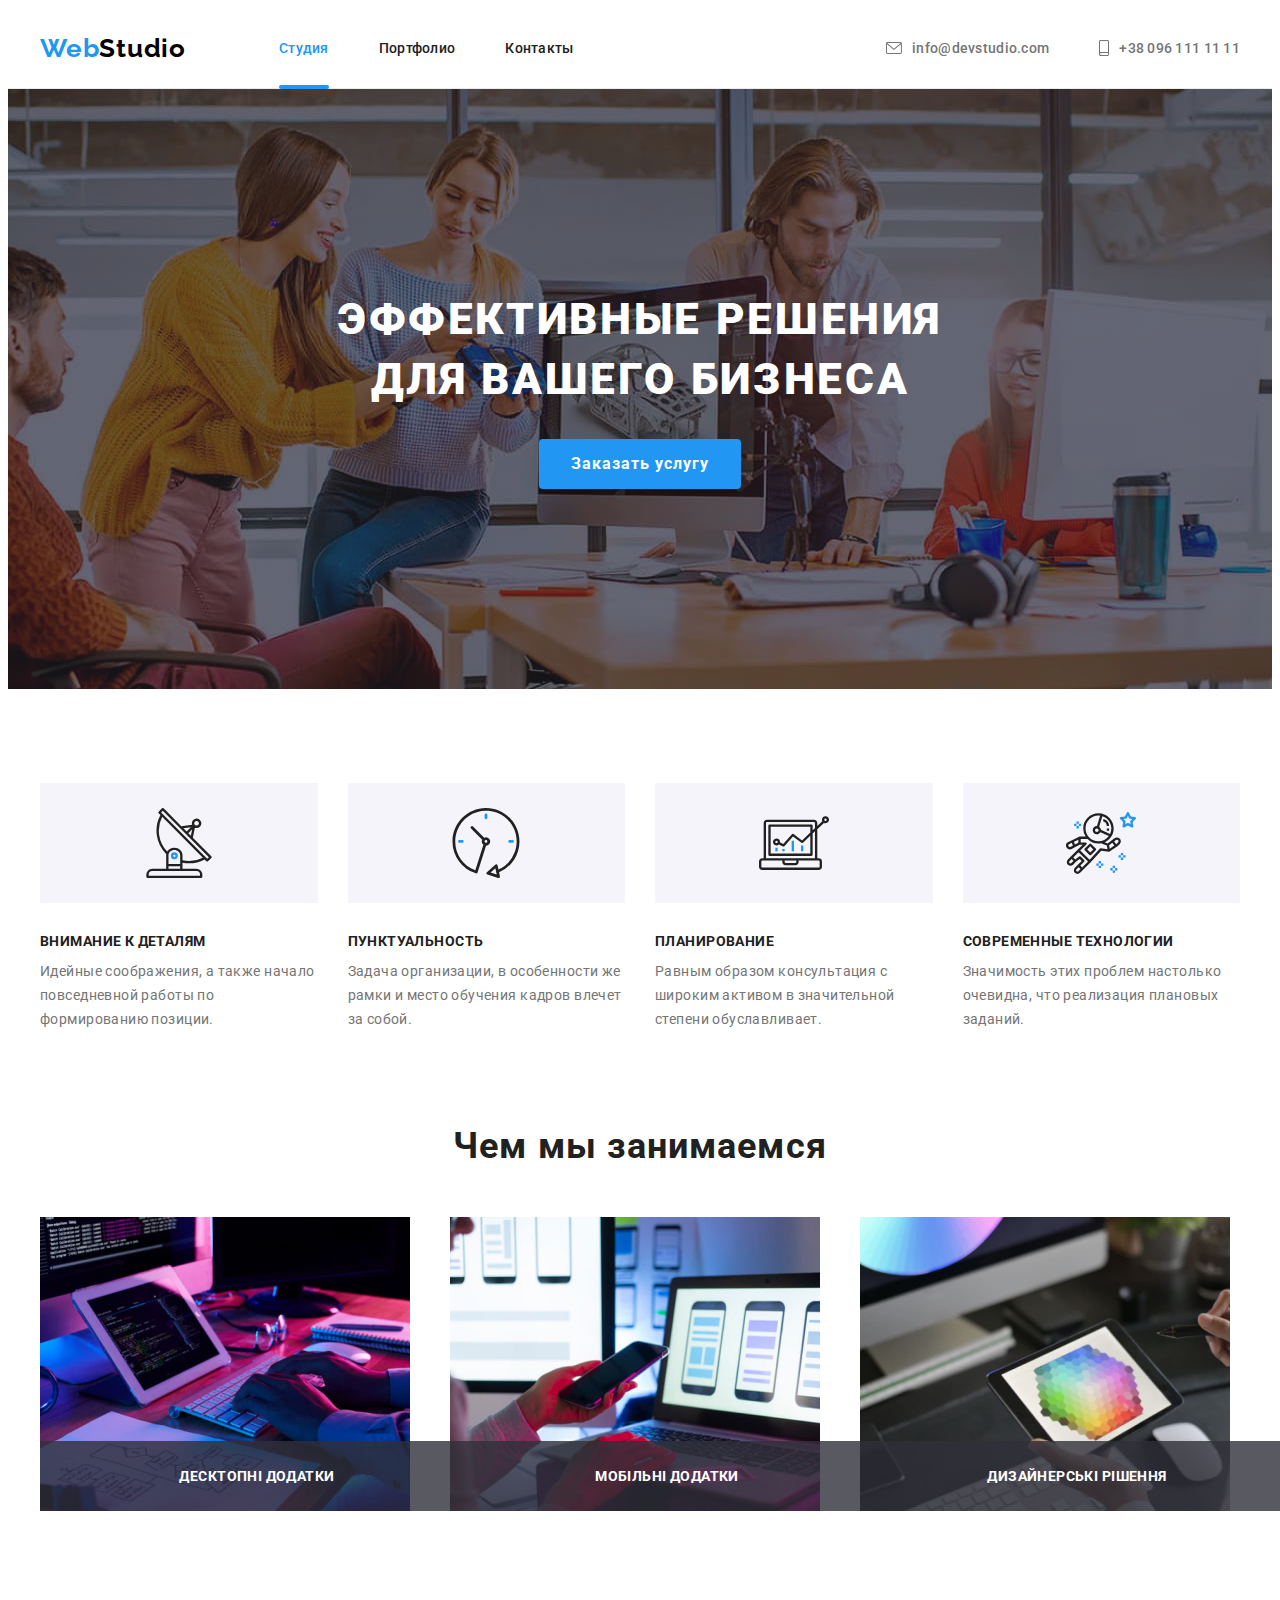
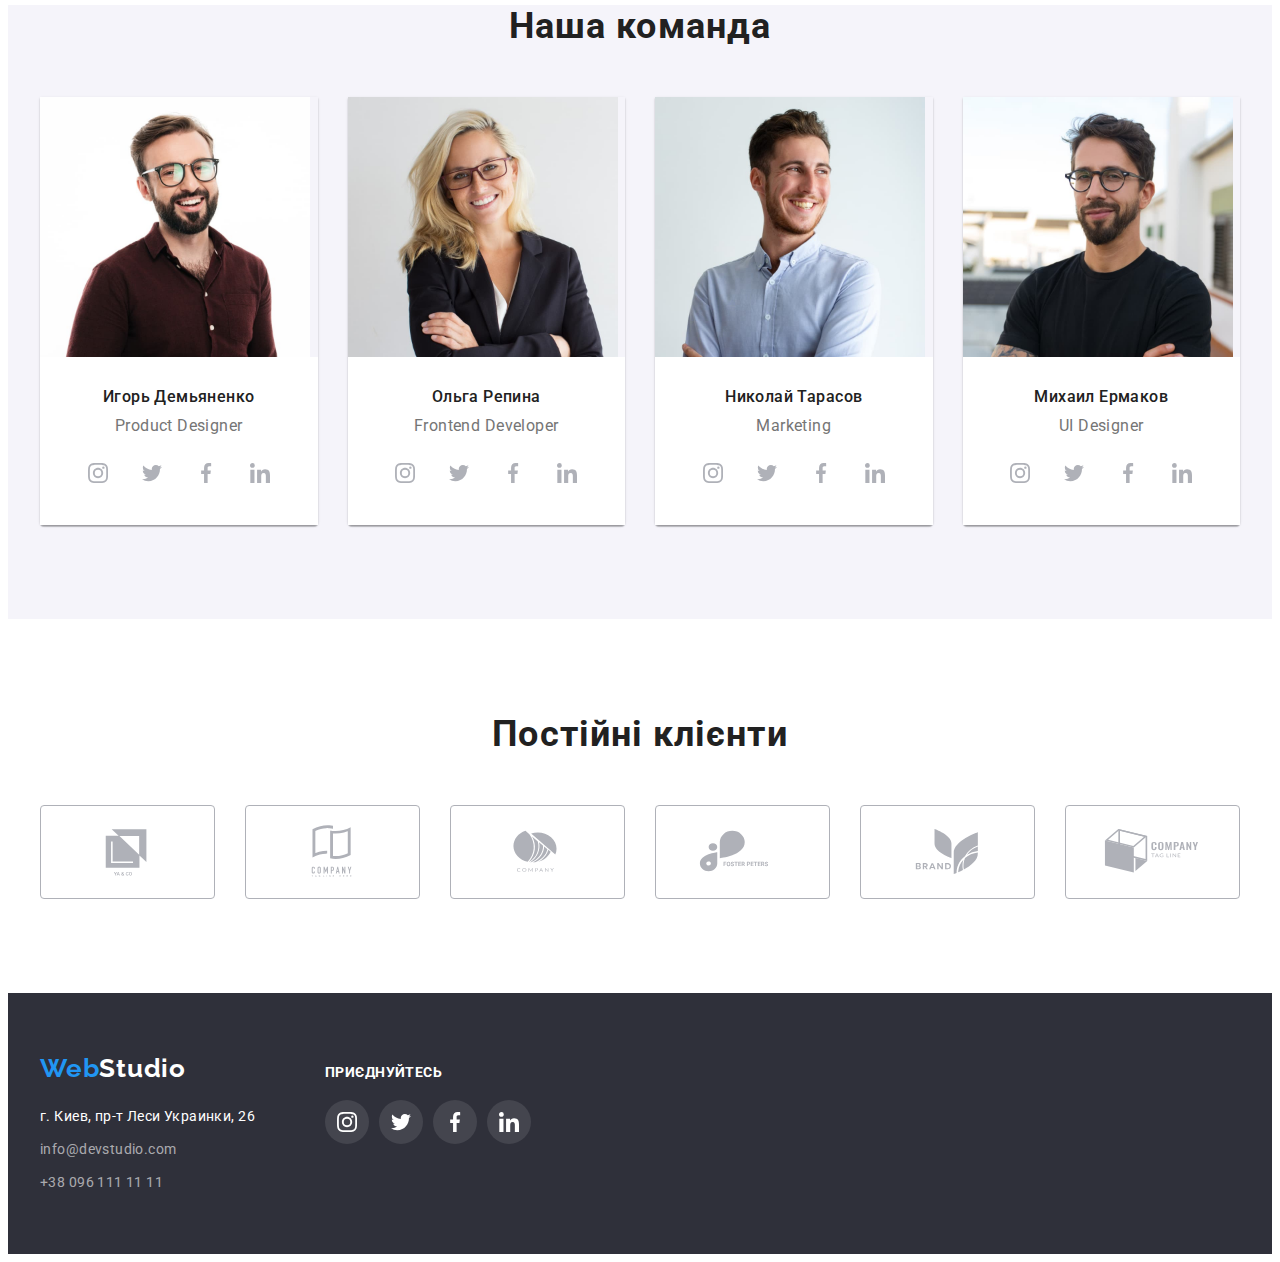
==== index.html @ 25a32179 "Initial commit" ====
<!DOCTYPE html>
<html lang="ru">
  <head>
    <meta charset="UTF-8" />
    <meta http-equiv="X-UA-Compatible" content="IE=edge" />
    <meta name="viewport" content="width=device-width, initial-scale=1.0" />
    <title>Web Studio</title>

    <!-- Font start -->
    <link rel="preconnect" href="https://fonts.googleapis.com" />
    <link rel="preconnect" href="https://fonts.gstatic.com" crossorigin />
    <link
      href="https://fonts.googleapis.com/css2?family=Raleway:wght@700&family=Roboto:wght@400;500;700;900&display=swap"
      rel="stylesheet"
    />
    <!-- Font end -->

    <!-- Normalize start -->
    <link
      rel="stylesheet"
      href="https://cdnjs.cloudflare.com/ajax/libs/modern-normalize/1.1.0/modern-normalize.min.css"
      integrity="sha512-wpPYUAdjBVSE4KJnH1VR1HeZfpl1ub8YT/NKx4PuQ5NmX2tKuGu6U/JRp5y+Y8XG2tV+wKQpNHVUX03MfMFn9Q=="
      crossorigin="anonymous"
      referrerpolicy="no-referrer"
    />
    <!-- Normalize end -->

    <link rel="stylesheet" href="./css/styles.css" />
  </head>

  <body data-page>
    <!-- Header section -->
    <header class="header">
      <div class="container header-container">
        <nav class="header-nav">
          <a class="header-logo logo link" href="./" lang="en"
            >Web<span class="logo-black">Studio</span></a
          >
          <ul class="nav-list list">
            <li class="nav-item">
              <a
                class="nav-link header-current current link interact"
                href="./index.html"
                >Студия</a
              >
            </li>
            <li class="nav-item">
              <a class="nav-link link interact" href="./portfolio.html"
                >Портфолио</a
              >
            </li>
            <li class="nav-item">
              <a class="nav-link link interact" href="">Контакты</a>
            </li>
          </ul>
        </nav>
        <ul class="contact-list list">
          <li class="contact-item header-phone">
            <a
              class="contact-link contact-link link interact"
              href="mailto:info@devstudio.com"
            >
            <svg class="header-icon" width="16" height="12">
            <use href="./images/icons.svg#icon-envelope">
            </use>
            </svg>info@devstudio.com</a
            >
          </li>
          <li class="contact-item">
            <a
              class="contac-link contact-link link interact"
              href="tel:+380961111111"
            >
            <svg class="header-icon" width="10" height="16">
            <use href="./images/icons.svg#icon-smartphone">
            </use>
            </svg>+38 096 111 11 11</a
            >
          </li>
        </ul>
      </div>
    </header>
    <!-- Main section -->
    <main>
      <!-- Hero section -->
      <section class="hero">
        <div class="container">
          <h1 class="hero-title">Эффективные решения для вашего бизнеса</h1>
          <button class="hero-btn btn" type="button" data-modal-open>
            Заказать услугу
          </button>
        </div>
      </section>
      <!-- Our features -->
      <section class="section features">
        <div class="container">
          <h2 class="visually-hidden">Наши особенности</h2>
          <ul class="card-set features-list list">
            <li class="card-item features-item">
              <div class="thumb">
                <svg width="70" height="70">
                  <use href="./images/icons.svg#icon-antenna"></use>
                </svg>
              </div>
              <h3 class="features-subtitle">Внимание к деталям</h3>
              <p class="features-txt">
                Идейные соображения, а также начало повседневной работы по
                формированию позиции.
              </p>
            </li>
            <li class="card-item features-item">
              <div class="thumb">
                <svg width="70" height="70">
                  <use href="./images/icons.svg#icon-clock"></use>
                </svg>
              </div>
              <h3 class="features-subtitle">Пунктуальность</h3>
              <p class="features-txt">
                Задача организации, в особенности же рамки и место обучения
                кадров влечет за собой.
              </p>
            </li>
            <li class="card-item features-item">
              <div class="thumb">
                <svg width="70" height="70">
                  <use href="./images/icons.svg#icon-diagram"></use>
                </svg>
              </div>
              <h3 class="features-subtitle">Планирование</h3>
              <p class="features-txt">
                Равным образом консультация с широким активом в значительной
                степени обуславливает.
              </p>
            </li>
            <li class="card-item features-item">
              <div class="thumb">
                <svg width="70" height="70">
                  <use href="./images/icons.svg#icon-astronaut"></use>
                </svg>
              </div>
              <h3 class="features-subtitle">Современные технологии</h3>
              <p class="features-txt">
                Значимость этих проблем настолько очевидна, что реализация
                плановых заданий.
              </p>
            </li>
          </ul>
        </div>
      </section>
      <!-- About -->
      <section class="section about">
        <div class="container">
          <h2 class="about-title section-title">Чем мы занимаемся</h2>
          <ul class="card-set about-list list">
            <li class="card-item about-item">
              <div class="about-wrapper">
                <img
                  class="about-img"
                  src="./images/main/img.jpg"
                  alt="мужчина печатает, перед ним планшет и компьютер"
                  width="370"
                  height="294"
                />
                <div class="about-box">
                  <p class="about-txt">Десктопні додатки</p>
                </div>
              </div>
            </li>
            <li class="card-item about-item">
              <div class="about-wrapper">
                <img
                  class="about-img"
                  src="./images/main/img2.jpg"
                  alt="девушка смотрит в телефон, сидя перед компьютером"
                  width="370"
                  height="294"
                />
                <div class="about-box">
                  <p class="about-txt">Мобільні додатки</p>
                </div>
              </div>
            </li>
            <li class="card-item about-item">
              <div class="about-wrapper">
                <img
                  class="about-img"
                  src="./images/main/img3.jpg"
                  alt="девушка держит в руках графичекский планшет"
                  width="370"
                  height="294"
                />
                <div class="about-box">
                  <p class="about-txt">Дизайнерські рішення</p>
                </div>
              </div>
            </li>
          </ul>
        </div>
      </section>
      <!-- Our team -->
      <section class="section team">
        <div class="container">
          <h2 class="team-title section-title">Наша команда</h2>
          <ul class="card-set team-list list">
            <li class="card-item team-item">
              <img
                class="team-img"
                src="./images/main/img4.jpg"
                alt="молодой мужчина, с короткими волосами, шатен, в очках и с бородой, улыбается"
                width="270"
                height="260"
              />
              <div class="team-members">
                <h3 class="team-subtitle">Игорь Демьяненко</h3>
                <p class="team-txt">Product Designer</p>
                <ul class="socials list">
                  <li class="socials-item">
                    <a
                      class="socials-link link"
                      href=""
                      target="_blank"
                      rel="noopener noreferrer"
                      aria-label="Иконка Instagram"
                    >
                      <svg class="socials-icon" width="20" height="20">
                        <use href="./images/icons.svg#icon-instagram"></use>
                      </svg>
                    </a>
                  </li>
                  <li class="socials-item">
                    <a
                      class="socials-link link"
                      href=""
                      target="_blank"
                      rel="noopener noreferrer"
                      aria-label="Иконка Twitter"
                    >
                      <svg class="socials-icon" width="20" height="20">
                        <use href="./images/icons.svg#icon-twitter"></use>
                      </svg>
                    </a>
                  </li>
                  <li class="socials-item">
                    <a
                      class="socials-link link"
                      href=""
                      target="_blank"
                      rel="noopener noreferrer"
                      aria-label="Иконка Facebook"
                    >
                      <svg class="socials-icon" width="20" height="20">
                        <use href="./images/icons.svg#icon-facebook"></use>
                      </svg>
                    </a>
                  </li>
                  <li class="socials-item">
                    <a
                      class="socials-link link"
                      href=""
                      target="_blank"
                      rel="noopener noreferrer"
                      aria-label="Иконка Linkedin"
                    >
                      <svg class="socials-icon" width="20" height="20">
                        <use href="./images/icons.svg#icon-linkedin"></use>
                      </svg>
                    </a>
                  </li>
                </ul>
              </div>
            </li>
            <li class="card-item team-item">
              <img
                class="team-img"
                src="./images/main/img5.jpg"
                alt="молодая девушка, блондинка, волосы средней длины"
                width="270"
                height="260"
              />
              <div class="team-members">
                <h3 class="team-subtitle">Ольга Репина</h3>
                <p class="team-txt">Frontend Developer</p>
                <ul class="socials list">
                  <li class="socials-item">
                    <a
                      class="socials-link link"
                      href=""
                      target="_blank"
                      rel="noopener noreferrer"
                      aria-label="Иконка Instagram"
                    >
                      <svg class="socials-icon" width="20" height="20">
                        <use href="./images/icons.svg#icon-instagram"></use>
                      </svg>
                    </a>
                  </li>
                  <li class="socials-item">
                    <a
                      class="socials-link link"
                      href=""
                      target="_blank"
                      rel="noopener noreferrer"
                      aria-label="Иконка Twitter"
                    >
                      <svg class="socials-icon" width="20" height="20">
                        <use href="./images/icons.svg#icon-twitter"></use>
                      </svg>
                    </a>
                  </li>
                  <li class="socials-item">
                    <a
                      class="socials-link link"
                      href=""
                      target="_blank"
                      rel="noopener noreferrer"
                      aria-label="Иконка Facebook"
                    >
                      <svg class="socials-icon" width="20" height="20">
                        <use href="./images/icons.svg#icon-facebook"></use>
                      </svg>
                    </a>
                  </li>
                  <li class="socials-item">
                    <a
                      class="socials-link link"
                      href=""
                      target="_blank"
                      rel="noopener noreferrer"
                      aria-label="Иконка Linkedin"
                    >
                      <svg class="socials-icon" width="20" height="20">
                        <use href="./images/icons.svg#icon-linkedin"></use>
                      </svg>
                    </a>
                  </li>
                </ul>
              </div>
            </li>
            <li class="card-item team-item">
              <img
                class="team-img"
                src="./images/main/img6.jpg"
                alt="молодой мужчина, короткая стрижка, шатен, улыбается"
                width="270"
                height="260"
              />
              <div class="team-members">
                <h3 class="team-subtitle">Николай Тарасов</h3>
                <p class="team-txt">Marketing</p>
                <ul class="socials list">
                  <li class="socials-item">
                    <a
                      class="socials-link link"
                      href=""
                      target="_blank"
                      rel="noopener noreferrer"
                      aria-label="Иконка Instagram"
                    >
                      <svg class="socials-icon" width="20" height="20">
                        <use href="./images/icons.svg#icon-instagram"></use>
                      </svg>
                    </a>
                  </li>
                  <li class="socials-item">
                    <a
                      class="socials-link link"
                      href=""
                      target="_blank"
                      rel="noopener noreferrer"
                      aria-label="Иконка Twitter"
                    >
                      <svg class="socials-icon" width="20" height="20">
                        <use href="./images/icons.svg#icon-twitter"></use>
                      </svg>
                    </a>
                  </li>
                  <li class="socials-item">
                    <a
                      class="socials-link link"
                      href=""
                      target="_blank"
                      rel="noopener noreferrer"
                      aria-label="Иконка Facebook"
                    >
                      <svg class="socials-icon" width="20" height="20">
                        <use href="./images/icons.svg#icon-facebook"></use>
                      </svg>
                    </a>
                  </li>
                  <li class="socials-item">
                    <a
                      class="socials-link link"
                      href=""
                      target="_blank"
                      rel="noopener noreferrer"
                      aria-label="Иконка Linkedin"
                    >
                      <svg class="socials-icon" width="20" height="20">
                        <use href="./images/icons.svg#icon-linkedin"></use>
                      </svg>
                    </a>
                  </li>
                </ul>
              </div>
            </li>
            <li class="card-item team-item">
              <img
                class="team-img"
                src="./images/main/img7.jpg"
                alt="молодой парень, брюнет, с бородой, в очках, улыбается"
                width="270"
                height="260"
              />
              <div class="team-members">
                <h3 class="team-subtitle">Михаил Ермаков</h3>
                <p class="team-txt">UI Designer</p>
                <ul class="socials list">
                  <li class="socials-item">
                    <a
                      class="socials-link link"
                      href=""
                      target="_blank"
                      rel="noopener noreferrer"
                      aria-label="Иконка Instagram"
                    >
                      <svg class="socials-icon" width="20" height="20">
                        <use href="./images/icons.svg#icon-instagram"></use>
                      </svg>
                    </a>
                  </li>
                  <li class="socials-item">
                    <a
                      class="socials-link link"
                      href=""
                      target="_blank"
                      rel="noopener noreferrer"
                      aria-label="Иконка Twitter"
                    >
                      <svg class="socials-icon" width="20" height="20">
                        <use href="./images/icons.svg#icon-twitter"></use>
                      </svg>
                    </a>
                  </li>
                  <li class="socials-item">
                    <a
                      class="socials-link link"
                      href=""
                      target="_blank"
                      rel="noopener noreferrer"
                      aria-label="Иконка Facebook"
                    >
                      <svg class="socials-icon" width="20" height="20">
                        <use href="./images/icons.svg#icon-facebook"></use>
                      </svg>
                    </a>
                  </li>
                  <li class="socials-item">
                    <a
                      class="socials-link link"
                      href=""
                      target="_blank"
                      rel="noopener noreferrer"
                      aria-label="Иконка Linkedin"
                    >
                      <svg class="socials-icon" width="20" height="20">
                        <use href="./images/icons.svg#icon-linkedin"></use>
                      </svg>
                    </a>
                  </li>
                </ul>
              </div>
            </li>
          </ul>
        </div>
      </section>
      <!-- Our clients -->
      <section class="section clients">
        <div class="container">
          <h2 class="client-title section-title">Постійні клієнти</h2>
          <ul class="card-set clients-list list">
            <li class="card-item clients-item">
              <a
                class="clients-link link"
                href=""
                target="_blank"
                rel="noopener noreferrer"
                aria-label="Лого компании YA & CO"
              >
                <svg class="clients-icon" width="106" height="60">
                  <use href="./images/icons.svg#icon-logo-1"></use>
                </svg>
              </a>
            </li>
            <li class="card-item clients-item">
              <a
                class="clients-link link"
                href=""
                target="_blank"
                rel="noopener noreferrer"
                aria-label="Лого компании TAGLINE HERE"
              >
                <svg class="clients-icon" width="106" height="60">
                  <use href="./images/icons.svg#icon-logo-2"></use>
                </svg>
              </a>
            </li>
            <li class="card-item clients-item">
              <a
                class="clients-link link"
                href=""
                target="_blank"
                rel="noopener noreferrer"
                aria-label="Лого компании COMPANY"
                ><svg class="clients-icon" width="106" height="60">
                  <use href="./images/icons.svg#icon-logo-3"></use>
                </svg>
              </a>
            </li>
            <li class="card-item clients-item">
              <a
                class="clients-link link"
                href=""
                target="_blank"
                rel="noopener noreferrer"
                aria-label="Лого компании BRAND"
                ><svg class="clients-icon" width="106" height="60">
                  <use href="./images/icons.svg#icon-logo-4"></use>
                </svg>
              </a>
            </li>
            <li class="card-item clients-item">
              <a
                class="clients-link link"
                href=""
                target="_blank"
                rel="noopener noreferrer"
                aria-label="Лого компании TAG LINE"
                ><svg class="clients-icon" width="106" height="60">
                  <use href="./images/icons.svg#icon-logo-5"></use>
                </svg>
              </a>
            </li>
            <li class="card-item clients-item">
              <a
                class="clients-link link"
                href=""
                target="_blank"
                rel="noopener noreferrer"
                aria-label="Лого компании Tagline here"
                ><svg class="clients-icon" width="106" height="60">
                  <use href="./images/icons.svg#icon-logo-6"></use>
                </svg>
              </a>
            </li>
          </ul>
        </div>
      </section>
    </main>
    <!-- Footer -->
    <footer class="footer">
      <div class="container footer-contacts">
        <div class="footer-address">
          <a class="footer-logo logo link" href="./" lang="en"
            >Web<span class="logo-white">Studio</span></a
          >
          <address class="address">
            <ul class="footer-list list">
              <li class="footer-item">
                <a
                  class="link footer-link interact footer-address"
                  href="https://goo.gl/maps/68WDzeD11gWj5C5H6"
                  target="_blank"
                  rel="noopener noreferrer"
                  >г. Киев, пр-т Леси Украинки, 26</a
                >
              </li>
              <li class="footer-item footer-mail">
                <a
                  class="link footer-link interact"
                  href="mailto:info@devstudio.com"
                  >info@devstudio.com</a
                >
              </li>
              <li class="footer-item footer-phone">
                <a class="link footer-link interact" href="tel:+380961111111"
                  >+38 096 111 11 11</a
                >
              </li>
            </ul>
          </address>
        </div>
        <div class="footer-social">
          <p class="social-title">приєднуйтесь</p>
          <ul class="socials list">
            <li class="socials-item">
              <a
                class="footer-socials socials-link link"
                href=""
                target="_blank"
                rel="noopener noreferrer"
                aria-label="Иконка Instagram"
              >
                <svg class="footer-icon socials-icon" width="20" height="20">
                  <use href="./images/icons.svg#icon-instagram"></use>
                </svg>
              </a>
            </li>
            <li class="socials-item">
              <a
                class="footer-socials socials-link link"
                href=""
                target="_blank"
                rel="noopener noreferrer"
                aria-label="Иконка Twitter"
              >
                <svg class="footer-icon socials-icon" width="20" height="20">
                  <use href="./images/icons.svg#icon-twitter"></use>
                </svg>
              </a>
            </li>
            <li class="socials-item">
              <a
                class="footer-socials socials-link link"
                href=""
                target="_blank"
                rel="noopener noreferrer"
                aria-label="Иконка Facebook"
              >
                <svg class="footer-icon socials-icon" width="20" height="20">
                  <use href="./images/icons.svg#icon-facebook"></use>
                </svg>
              </a>
            </li>
            <li class="socials-item">
              <a
                class="footer-socials socials-link link"
                href=""
                target="_blank"
                rel="noopener noreferrer"
                aria-label="Иконка Linkedin"
              >
                <svg class="footer-icon socials-icon" width="20" height="20">
                  <use href="./images/icons.svg#icon-linkedin"></use>
                </svg>
              </a>
            </li>
          </ul>
        </div>
      </div>
    </footer>
    <!-- Modal window -->
    <div class="backdrop is-hidden" data-modal>
      <div class="modal">
        <button class="modal-btn" data-modal-close>
          <svg class="modal-btn-icon" width="18" height="18">
            <use href="./images/icons.svg#icon-close"></use>
          </svg>
        </button>
      </div>
    </div>
    <script src="./js/modal.js"></script>
  </body>
</html>
---- css/styles.css ----
:root {
  /* fonts */
  --main-font: "Roboto", sans-serif;
  --secondary-font: "Raleway", sans-serif;

  /* text colors */
  --main-txt-cl: #212121;
  --accent-txt-cl: #2196f3;
  --secondary-txt-cl: #ffffff;
  --third-txt-cl: #757575;
  --dark-txt-cl: #000000;

  /* bg colors */

  --light-bg-cl: #ffffff;
  --dark-bg-cl: #2f303a;
  --dark-blue-cl: #188ce8;
  --light-grey-cl: #f5f4fa;
  --header-border-cl: #ececec;
  --portfolio-border-cl: #eeeeee;
  --footer-socials-bg-cl: rgba(255, 255, 255, 0.1);
  --icons-cl: #afb1b8;

  /* others */

  --transition: 250ms cubic-bezier(0.4, 0, 0.2, 1);

  --card-gap: 30px;
  --card-item: 3;
}

body {
  font-family: var(--main-font);
  color: var(--third-txt-cl);
  font-size: 14px;
  line-height: calc(24 / 14);
  letter-spacing: 0.03em;
}

.no-scroll {
  overflow: hidden;
}

/* reset styles */

.link {
  text-decoration: none;
  color: currentColor;
}

.list {
  list-style: none;
}

h1,
h2,
h3,
h4,
h5,
h6,
p {
  margin: 0;
}

ul {
  margin: 0;
  padding: 0;
}

img {
  display: block;
  max-width: 100%;
  height: auto;
}

/* common styles */

.container {
  width: 1200px;
  padding-left: 15px;
  padding-right: 15px;
  margin-right: auto;
  margin-left: auto;
}

.section {
  padding-top: 94px;
  padding-bottom: 94px;
}

.card-set {
  display: flex;
  flex-wrap: wrap;
  margin-top: calc(-1 * var(--card-gap));
  margin-left: calc(-1 * var(--card-gap));
}

.card-item {
  flex-basis: calc(100% / var(--card-item) - var(--card-gap));
  margin-top: var(--card-gap);
  margin-left: var(--card-gap);
}

.logo {
  display: block;
  font-family: var(--secondary-font);
  font-weight: 700;
  font-size: 26px;
  line-height: calc(31 / 26);
  letter-spacing: 0.03em;
  color: var(--accent-txt-cl);
}

.nav-link,
.contact-link {
  display: flex;
  padding-top: 32px;
  padding-bottom: 32px;
  align-items: center;
}

.btn {
  font-family: inherit;
  cursor: pointer;
  font-size: 16px;
  border-radius: 4px;
  transition: color var(--transition);
}

.interact {
  transition: color var(--transition);
}

.interact:hover,
.interact:focus,
.current {
  color: var(--accent-txt-cl);
}

.section-title {
  margin-right: auto;
  margin-bottom: 50px;
  margin-left: auto;
  font-size: 36px;
  line-height: calc(42 / 36);
  text-align: center;
  letter-spacing: 0.03em;
  color: var(--main-txt-cl);
}

.visually-hidden {
  position: absolute;
  width: 1px;
  height: 1px;
  margin: -1px;
  border: 0;
  padding: 0;

  white-space: nowrap;
  clip-path: inset(100%);
  clip: rect(0 0 0 0);
  overflow: hidden;
}

/* Header section */

.header {
  font-weight: 500;
  line-height: calc(16 / 14);
  letter-spacing: 0.02em;
  border-bottom: 1px solid var(--header-border-cl);
}

.header-container {
  display: flex;
}

.header-nav {
  display: flex;
  margin-right: auto;
  align-items: center;
}

.header-logo {
  margin-right: 93px;
}

.logo-black {
  color: var(--dark-txt-cl);
}

.nav-list {
  display: flex;
  gap: 50px;
  align-items: center;
  color: var(--main-txt-cl);
}

.header-current {
  position: relative;
}

.current::after {
  position: absolute;
  left: 0;
  bottom: -1px;
  content: "";
  display: block;
  width: 100%;
  height: 4px;
  background-color: var(--accent-txt-cl);
  border-radius: 2px;
}

.contact-list {
  display: flex;
  gap: 50px;
  margin-left: auto;
}

.contact-link {
  gap: 10px;
}

.header-icon {
  fill: currentColor;
}

/* Hero section */

.hero {
  max-width: 1600px;
  margin-right: auto;
  margin-left: auto;
  text-align: center;
  padding-top: 200px;
  padding-bottom: 200px;

  background-color: var(--dark-bg-cl);
  background-image: linear-gradient(
      to right,
      rgba(47, 48, 58, 0.4),
      rgba(47, 48, 58, 0.4)
    ),
    url(../images/main/hero-bg.jpg);
  background-repeat: no-repeat;
  background-position: center;
  background-size: cover;
}

.hero-title {
  max-width: 696px;
  margin-left: auto;
  margin-right: auto;
  margin-bottom: 30px;

  font-weight: 900;
  font-size: 44px;
  line-height: calc(60 / 44);
  letter-spacing: 0.06em;
  text-transform: uppercase;
  color: var(--secondary-txt-cl);
}

.hero-btn {
  min-width: 200px;
  min-height: 50px;
  padding: 10px 32px;
  border: none;

  font-weight: 700;
  line-height: calc(30 / 16);
  letter-spacing: 0.06em;
  box-shadow: 0px 4px 4px rgba(0, 0, 0, 0.15);
  background-color: var(--accent-txt-cl);
  color: var(--secondary-txt-cl);
  transition: background-color var(--transition);
}

.hero-btn:hover,
.hero-btn:focus {
  background-color: var(--dark-blue-cl);
}

/* Our features */

.features-list {
  --card-item: 4;
}

.thumb {
  display: flex;
  height: 120px;
  align-items: center;
  justify-content: center;
  background-color: var(--light-grey-cl);
  margin-bottom: 30px;
}

.features-subtitle {
  margin-bottom: 10px;
  font-size: 14px;
  line-height: calc(16 / 14);
  letter-spacing: 0.03em;
  text-transform: uppercase;
  color: var(--main-txt-cl);
}

/* About */

.about {
  padding-top: 0;
}

.about-wrapper {
  position: relative;
}

.about-box {
  position: absolute;
  width: 100%;
  bottom: 0;
  padding: 27px;
  background: rgba(47, 48, 58, 0.8);
  font-weight: 700;
  line-height: 16px;
  text-align: center;
  text-transform: uppercase;
  color: var(--secondary-txt-cl);
}

/* Our team */

.team {
  padding-top: 0;
  background-color: var(--light-grey-cl);
}

.team-list {
  --card-item: 4;
}

.team-item {
  box-shadow: 0px 1px 3px rgba(0, 0, 0, 0.12), 0px 1px 1px rgba(0, 0, 0, 0.14),
    0px 2px 1px rgba(0, 0, 0, 0.2);
  border-radius: 0px 0px 4px 4px;
}

.team-members {
  text-align: center;
  padding: 30px;
  background: var(--light-bg-cl);
}
.team-txt,
.team-subtitle {
  font-size: 16px;
  line-height: calc(19 / 16);
}

.team-txt {
  margin-bottom: 16px;
}

.team-subtitle {
  margin-bottom: 10px;
  font-weight: 500;
  color: var(--main-txt-cl);
}

/* Portfolio */
.filters-list {
  display: flex;
  justify-content: center;
  gap: 8px;
  margin-bottom: 50px;
}

.filters-btn {
  padding: 6px 22px;
  border: none;
  font-weight: 500;
  line-height: calc(26 / 16);
  letter-spacing: 0.03em;
  background-color: var(--light-grey-cl);
  transition: color var(--transition), background-color var(--transition),
    box-shadow var(--transition);
}

.filters-btn:hover,
.filters-btn:focus,
.active {
  color: var(--secondary-txt-cl);
  background-color: var(--accent-txt-cl);
  box-shadow: 0px 3px 1px rgba(0, 0, 0, 0.1), 0px 1px 2px rgba(0, 0, 0, 0.08),
    0px 2px 2px rgba(0, 0, 0, 0.12);
}

/* Portfolio overlay */

.portfolio-wrapper {
  position: relative;
  overflow: hidden;
}

.txt-wrapper {
  position: absolute;
  width: 100%;
  height: 100%;
  padding: 63px 24px;
  background-color: rgba(33, 150, 243, 0.9);
  transform: translateY(0);
  transition: transform var(--transition);
}

.portfolio-link:hover .txt-wrapper,
.portfolio-link:focus .txt-wrapper {
  transform: translateY(-100%);
}

.overlay-txt {
  font-size: 18px;
  line-height: calc(28 / 18);
  color: var(--secondary-txt-cl);
}

.portfolio-content {
  padding: 20px 24px;
  border: 1px solid var(--portfolio-border-cl);
}

.portfolio-subtitle {
  margin-bottom: 4px;
  font-size: 18px;
  line-height: calc(36 / 18);
  letter-spacing: 0.06em;
  color: var(--main-txt-cl);
}

.portfolio-txt {
  font-size: 16px;
  line-height: calc(30 / 16);
}

.portfolio-link {
  transition: box-shadow var(--transition);
  display: block;
}

.portfolio-link:hover,
.portfolio-link:focus {
  box-shadow: 0px 1px 1px rgb(0 0 0 / 12%), 0px 4px 4px rgb(0 0 0 / 6%),
    1px 4px 6px rgb(0 0 0 / 16%);
}

/* Clients */

.clients-list {
  --card-item: 6;
}

.clients-link {
  display: flex;
  align-items: center;
  justify-content: center;
  height: 92px;
  color: var(--icons-cl);
  border: 1px solid currentColor;
  border-radius: 4px;
  transition: color var(--transition);
}

.clients-icon {
  fill: currentColor;
}

.clients-link:hover,
.clients-link:focus {
  color: var(--accent-txt-cl);
}

/* Footer section */

.footer {
  padding-top: 60px;
  padding-bottom: 60px;
  background-color: var(--dark-bg-cl);
}

.footer-contacts {
  display: flex;
  align-items: baseline;
  gap: 70px;
}

.footer-logo {
  margin-bottom: 20px;
}

.logo-white {
  color: var(--secondary-txt-cl);
}

.address {
  font-style: normal;
}

.footer-item {
  color: rgba(255, 255, 255, 0.6);
}

.footer-item:not(:last-child) {
  margin-bottom: 9px;
}

.footer-address {
  display: block;
  color: var(--secondary-txt-cl);
}

.footer-mail {
  margin-bottom: 9px;
}

.social-title {
  font-size: 14px;
  font-weight: 700;
  margin-bottom: 20px;
  line-height: calc(16 / 14);
  text-transform: uppercase;
  color: var(--secondary-txt-cl);
}

/* Socials */

.socials {
  display: flex;
  align-items: center;
  justify-content: center;
  gap: 10px;
}

.socials-link {
  display: flex;
  align-items: center;
  justify-content: center;
  width: 44px;
  height: 44px;
  border-radius: 50%;
  color: var(--icons-cl);
  transition: color var(--transition), background-color var(--transition);
}

.socials-icon {
  fill: currentColor;
}

.socials-link:hover,
.socials-link:focus {
  color: var(--secondary-txt-cl);
  background-color: var(--accent-txt-cl);
}

.footer-socials {
  color: var(--light-bg-cl);
  background-color: var(--footer-socials-bg-cl);
}

/* Modal window */

.backdrop {
  position: fixed;
  top: 0;
  left: 0;
  z-index: 1000;

  display: flex;
  align-items: center;
  justify-content: center;

  width: 100%;
  height: 100%;
  background-color: rgba(0, 0, 0, 0.2);
  transition: opacity 500ms linear, visibility 500ms linear;
}

.backdrop.is-hidden {
  opacity: 0;
  visibility: hidden;
  pointer-events: none;
}

.backdrop.is-hidden .modal {
  transform: scale(0);
  opacity: 0;
}

.modal {
  position: relative;
  width: 528px;
  height: 581px;
  background-color: var(--light-bg-cl);
  box-shadow: 0px 1px 3px rgba(0, 0, 0, 0.12), 0px 1px 1px rgba(0, 0, 0, 0.14),
    0px 2px 1px rgba(0, 0, 0, 0.2);
  border-radius: 4px;
  transition: opacity 500ms linear, transform 500ms linear;
}

.modal-btn {
  position: absolute;
  top: 8px;
  right: 8px;

  display: flex;
  align-items: center;
  justify-content: center;

  width: 30px;
  height: 30px;
  padding: 0;

  background-color: var(--light-bg-cl);
  border-radius: 50%;
  border: 1px solid rgba(0, 0, 0, 0.1);
  cursor: pointer;
}
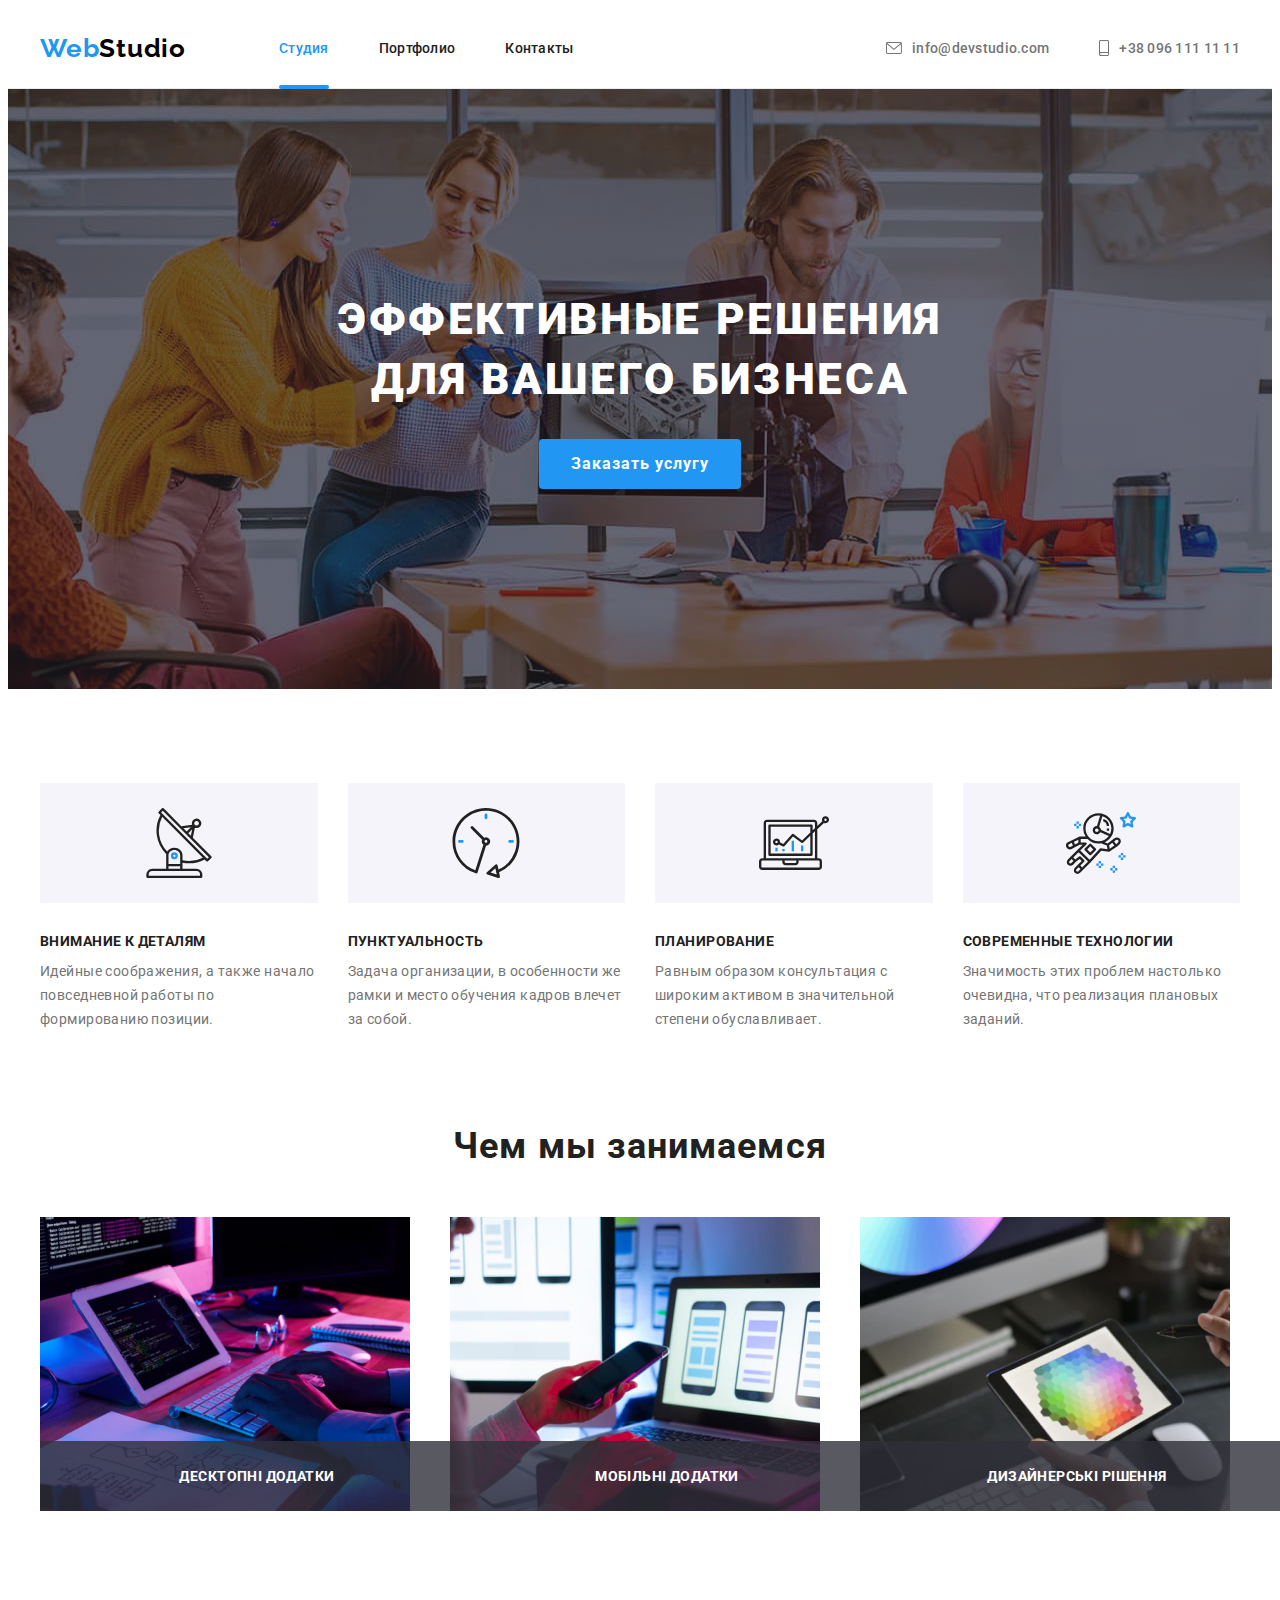
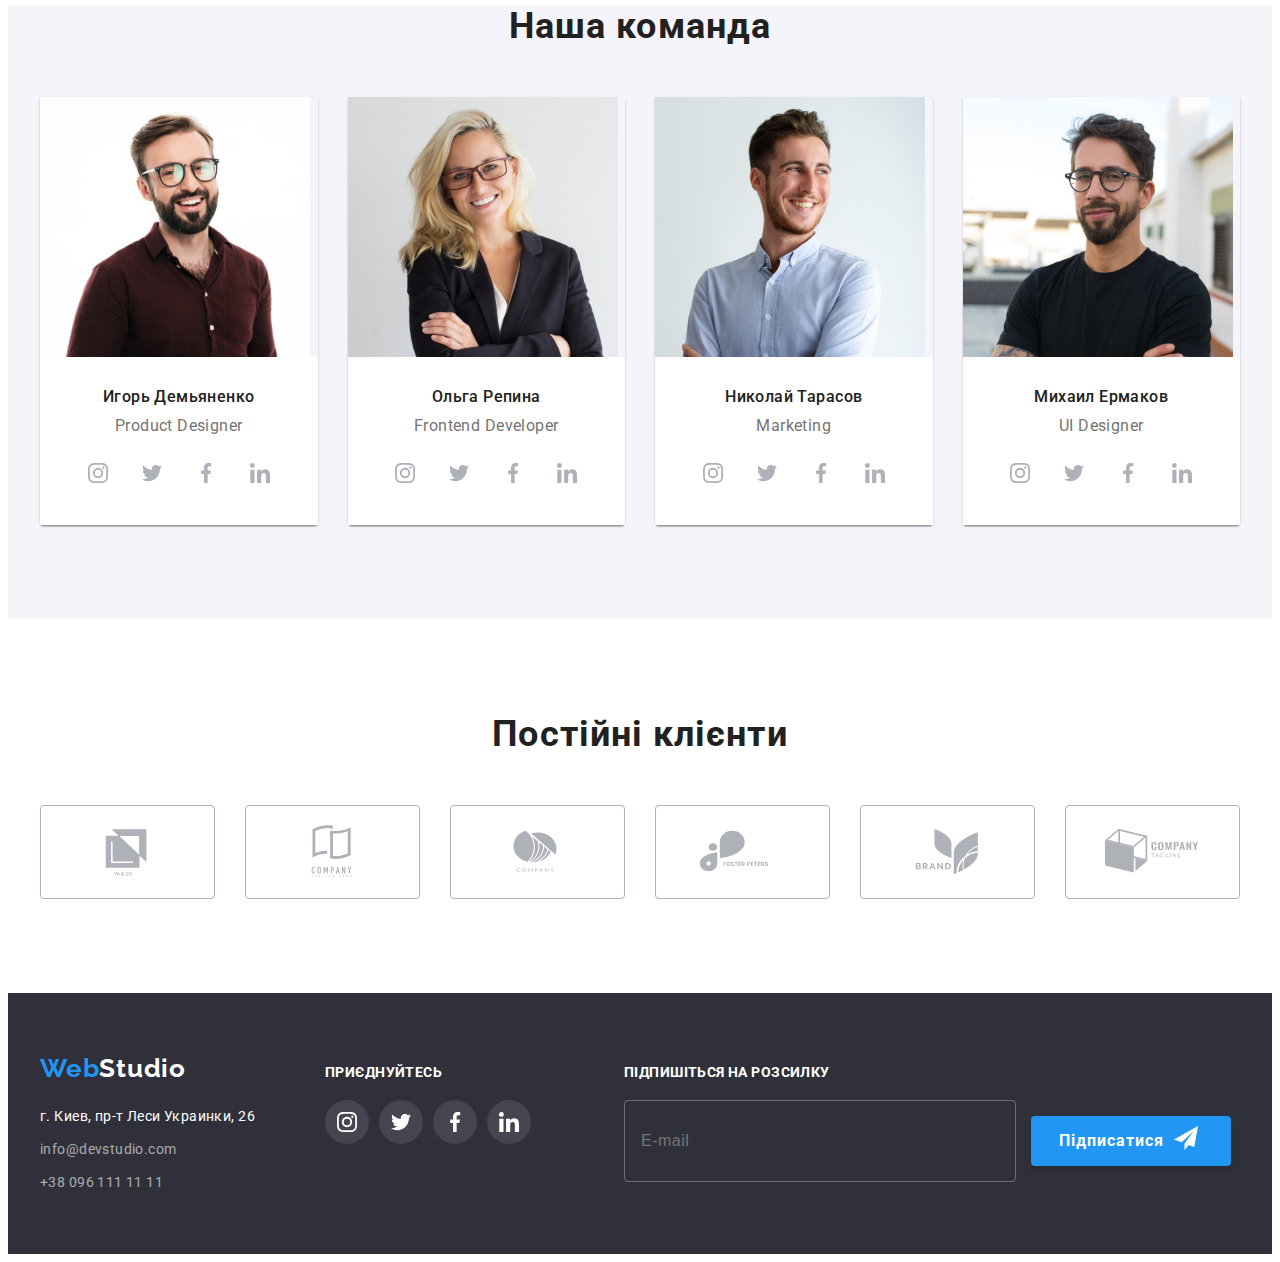
==== commit 89001d6c: "add markup and form design" ====
--- a/index.html
+++ b/index.html
@@ -60,22 +60,22 @@
               class="contact-link contact-link link interact"
               href="mailto:info@devstudio.com"
             >
-            <svg class="header-icon" width="16" height="12">
-            <use href="./images/icons.svg#icon-envelope">
-            </use>
-            </svg>info@devstudio.com</a
-            >
+              <svg class="header-icon" width="16" height="12">
+                <use href="./images/icons.svg#icon-envelope"></use>
+              </svg>
+              info@devstudio.com
+            </a>
           </li>
           <li class="contact-item">
             <a
               class="contac-link contact-link link interact"
               href="tel:+380961111111"
             >
-            <svg class="header-icon" width="10" height="16">
-            <use href="./images/icons.svg#icon-smartphone">
-            </use>
-            </svg>+38 096 111 11 11</a
-            >
+              <svg class="header-icon" width="10" height="16">
+                <use href="./images/icons.svg#icon-smartphone"></use>
+              </svg>
+              +38 096 111 11 11
+            </a>
           </li>
         </ul>
       </div>
@@ -86,7 +86,7 @@
       <section class="hero">
         <div class="container">
           <h1 class="hero-title">Эффективные решения для вашего бизнеса</h1>
-          <button class="hero-btn btn" type="button" data-modal-open>
+          <button class="hero-btn btn main-btn" type="button" data-modal-open>
             Заказать услугу
           </button>
         </div>
@@ -646,18 +646,98 @@
             </li>
           </ul>
         </div>
+        <div class="subscription">
+          <p class="subscription-title">Підпишіться на розсилку</p>
+          <form class="subscription-form">
+            <input
+              class="subscription-input"
+              type="email"
+              name="user-mail"
+              placeholder="E-mail"
+            />
+            <button class="subscription-btn main-btn btn" type="submit">
+              Підписатися
+              <svg class="subscription-icon" width="24" height="24">
+                <use href="./images/icons.svg#icon-send"></use>
+              </svg>
+            </button>
+          </form>
+        </div>
       </div>
     </footer>
     <!-- Modal window -->
     <div class="backdrop is-hidden" data-modal>
       <div class="modal">
-        <button class="modal-btn" data-modal-close>
+        <button type="button" class="modal-btn" data-modal-close>
           <svg class="modal-btn-icon" width="18" height="18">
             <use href="./images/icons.svg#icon-close"></use>
           </svg>
         </button>
+        <form class="form" name="user-data">
+          <strong class="form-title"
+            >Залиште свої дані, ми вам передзвонимо</strong
+          >
+          <label class="form-group">
+            <span class="form-label">Ім'я</span>
+            <input class="form-input" type="text" name="user-name" required />
+            <svg class="form-icon" width="18" height="18">
+              <use href="./images/icons.svg#icon-person"></use>
+            </svg>
+          </label>
+          <label class="form-group">
+            <span class="form-label">Телефон</span>
+            <input class="form-input" type="tel" name="user-phone" required />
+            <svg class="form-icon" width="18" height="18">
+              <use href="./images/icons.svg#icon-phone"></use>
+            </svg>
+          </label>
+          <label class="form-group">
+            <span class="form-label">Пошта</span>
+            <input class="form-input" type="email" name="user-mail" required />
+            <svg class="form-icon" width="18" height="18">
+              <use href="./images/icons.svg#icon-email"></use>
+            </svg>
+          </label>
+          <label class="form-group form-comment">
+            <span class="form-label">Коментар</span>
+            <textarea
+              class="comment"
+              name="feedback"
+              rows="10"
+              placeholder="Введіть текст"
+            ></textarea>
+          </label>
+          <label class="form-group checkbox">
+            <input
+              class="form-checkbox visually-hidden"
+              type="checkbox"
+              name="agreement"
+              required
+            />
+            <svg class="checkbox-icon" width="16" height="15">
+              <use
+                class="form-icon-uncheck"
+                href="./images/icons.svg#icon-uncheck"
+              ></use>
+              <use
+                class="form-icon-check"
+                href="./images/icons.svg#icon-check"
+              ></use>
+            </svg>
+            <span class="checkbox-txt"
+              >Погоджуюся з розсилкою та приймаю
+              <a class="form-link" href="" rel="noopener noreferrer"
+                >Умови договору</a
+              ></span
+            >
+          </label>
+          <button class="btn main-btn form-btn" type="submit">
+            Відправити
+          </button>
+        </form>
       </div>
     </div>
+
     <script src="./js/modal.js"></script>
   </body>
 </html>
--- a/css/styles.css
+++ b/css/styles.css
@@ -125,6 +125,18 @@
   font-size: 16px;
   border-radius: 4px;
   transition: color var(--transition);
+}
+
+.main-btn {
+  min-width: 200px;
+  min-height: 50px;
+  border: none;
+  font-weight: 700;
+  line-height: calc(30 / 16);
+  letter-spacing: 0.06em;
+  box-shadow: 0px 4px 4px rgba(0, 0, 0, 0.15);
+  background-color: var(--accent-txt-cl);
+  color: var(--secondary-txt-cl);
 }
 
 .interact {
@@ -263,17 +275,7 @@
 }
 
 .hero-btn {
-  min-width: 200px;
-  min-height: 50px;
   padding: 10px 32px;
-  border: none;
-
-  font-weight: 700;
-  line-height: calc(30 / 16);
-  letter-spacing: 0.06em;
-  box-shadow: 0px 4px 4px rgba(0, 0, 0, 0.15);
-  background-color: var(--accent-txt-cl);
-  color: var(--secondary-txt-cl);
   transition: background-color var(--transition);
 }
 
@@ -489,7 +491,6 @@
 .footer-contacts {
   display: flex;
   align-items: baseline;
-  gap: 70px;
 }
 
 .footer-logo {
@@ -512,6 +513,10 @@
   margin-bottom: 9px;
 }
 
+.footer-social {
+  margin-left: 70px;
+}
+
 .footer-address {
   display: block;
   color: var(--secondary-txt-cl);
@@ -521,13 +526,47 @@
   margin-bottom: 9px;
 }
 
-.social-title {
+.social-title,
+.subscription-title {
   font-size: 14px;
   font-weight: 700;
   margin-bottom: 20px;
   line-height: calc(16 / 14);
   text-transform: uppercase;
   color: var(--secondary-txt-cl);
+}
+
+.subscription {
+  margin-left: 93px;
+}
+
+.subscription-input {
+  width: 358px;
+  height: 50px;
+  padding: 15px 16px;
+  margin-right: 12px;
+
+  font-size: 16px;
+  line-height: calc(20 / 16);
+  letter-spacing: 0.03em;
+
+  background-color: transparent;
+  border: 1px solid rgba(255, 255, 255, 0.3);
+  border-radius: 4px;
+  outline: none;
+  color: var(--secondary-txt-cl);
+  transition: border-color var(--transition);
+}
+
+.subscription-input:focus,
+.subscription-input:hover {
+  border-color: var(--accent-txt-cl);
+}
+
+.subscription-btn {
+  padding: 10px 28px;
+  display: inline-flex;
+  gap: 10px;
 }
 
 /* Socials */
@@ -597,7 +636,8 @@
 .modal {
   position: relative;
   width: 528px;
-  height: 581px;
+  min-height: 581px;
+  padding: 40px;
   background-color: var(--light-bg-cl);
   box-shadow: 0px 1px 3px rgba(0, 0, 0, 0.12), 0px 1px 1px rgba(0, 0, 0, 0.14),
     0px 2px 1px rgba(0, 0, 0, 0.2);
@@ -623,3 +663,123 @@
   border: 1px solid rgba(0, 0, 0, 0.1);
   cursor: pointer;
 }
+
+.modal-btn-icon {
+  transition: fill var(--transition);
+}
+
+.modal-btn:hover .modal-btn-icon {
+  fill: var(--accent-txt-cl);
+}
+
+.form-title {
+  display: block;
+  margin-bottom: 12px;
+  font-weight: 700;
+  font-size: 20px;
+  line-height: calc(23 / 20);
+  text-align: center;
+  color: var(--main-txt-cl);
+}
+
+.form-group {
+  position: relative;
+  display: block;
+  margin-bottom: 10px;
+}
+
+.form-label {
+  font-size: 12px;
+  line-height: calc(14 / 12);
+  letter-spacing: 0.01em;
+  margin-bottom: 4px;
+}
+
+.form-input {
+  display: block;
+  width: 448px;
+  height: 40px;
+  padding: 12px 42px;
+  border: 1px solid rgba(33, 33, 33, 0.2);
+  border-radius: 4px;
+  outline: none;
+  transition: border-color var(--transition);
+}
+
+.form-input:focus,
+.form-input:hover,
+.comment:focus,
+.comment:hover {
+  border-color: var(--accent-txt-cl);
+}
+
+.form-icon {
+  position: absolute;
+  top: 50%;
+  left: 12px;
+  transition: fill var(--transition);
+}
+
+.form-input:focus + .form-icon {
+  fill: var(--accent-txt-cl);
+}
+
+.form-comment {
+  margin-bottom: 20px;
+}
+
+.comment {
+  resize: none;
+  width: 448px;
+  height: 120px;
+  padding: 12px 16px;
+  border: 1px solid rgba(33, 33, 33, 0.2);
+  border-radius: 4px;
+  outline: none;
+  transition: border-color var(--transition);
+}
+
+.checkbox {
+  margin-bottom: 30px;
+  display: flex;
+  gap: 7px;
+  align-items: center;
+  justify-content: center;
+}
+
+.form-checkbox {
+  transition: opacity var(--transition);
+}
+
+.form-checkbox:checked + .checkbox-icon .form-icon-uncheck {
+  opacity: 0;
+  transition: opacity var(--transition);
+}
+
+.form-icon-check {
+  transition: opacity var(--transition), fill var(--transition);
+}
+
+.form-checkbox:checked + .checkbox-icon .form-icon-check {
+  opacity: 1;
+  fill: var(--accent-txt-cl);
+}
+
+.form-icon-check {
+  opacity: 0;
+}
+
+.checkbox-txt {
+  user-select: none;
+}
+
+.form-link {
+  color: var(--accent-txt-cl);
+  text-underline-position: under;
+}
+
+.form-btn {
+  display: block;
+  margin-right: auto;
+  margin-left: auto;
+}
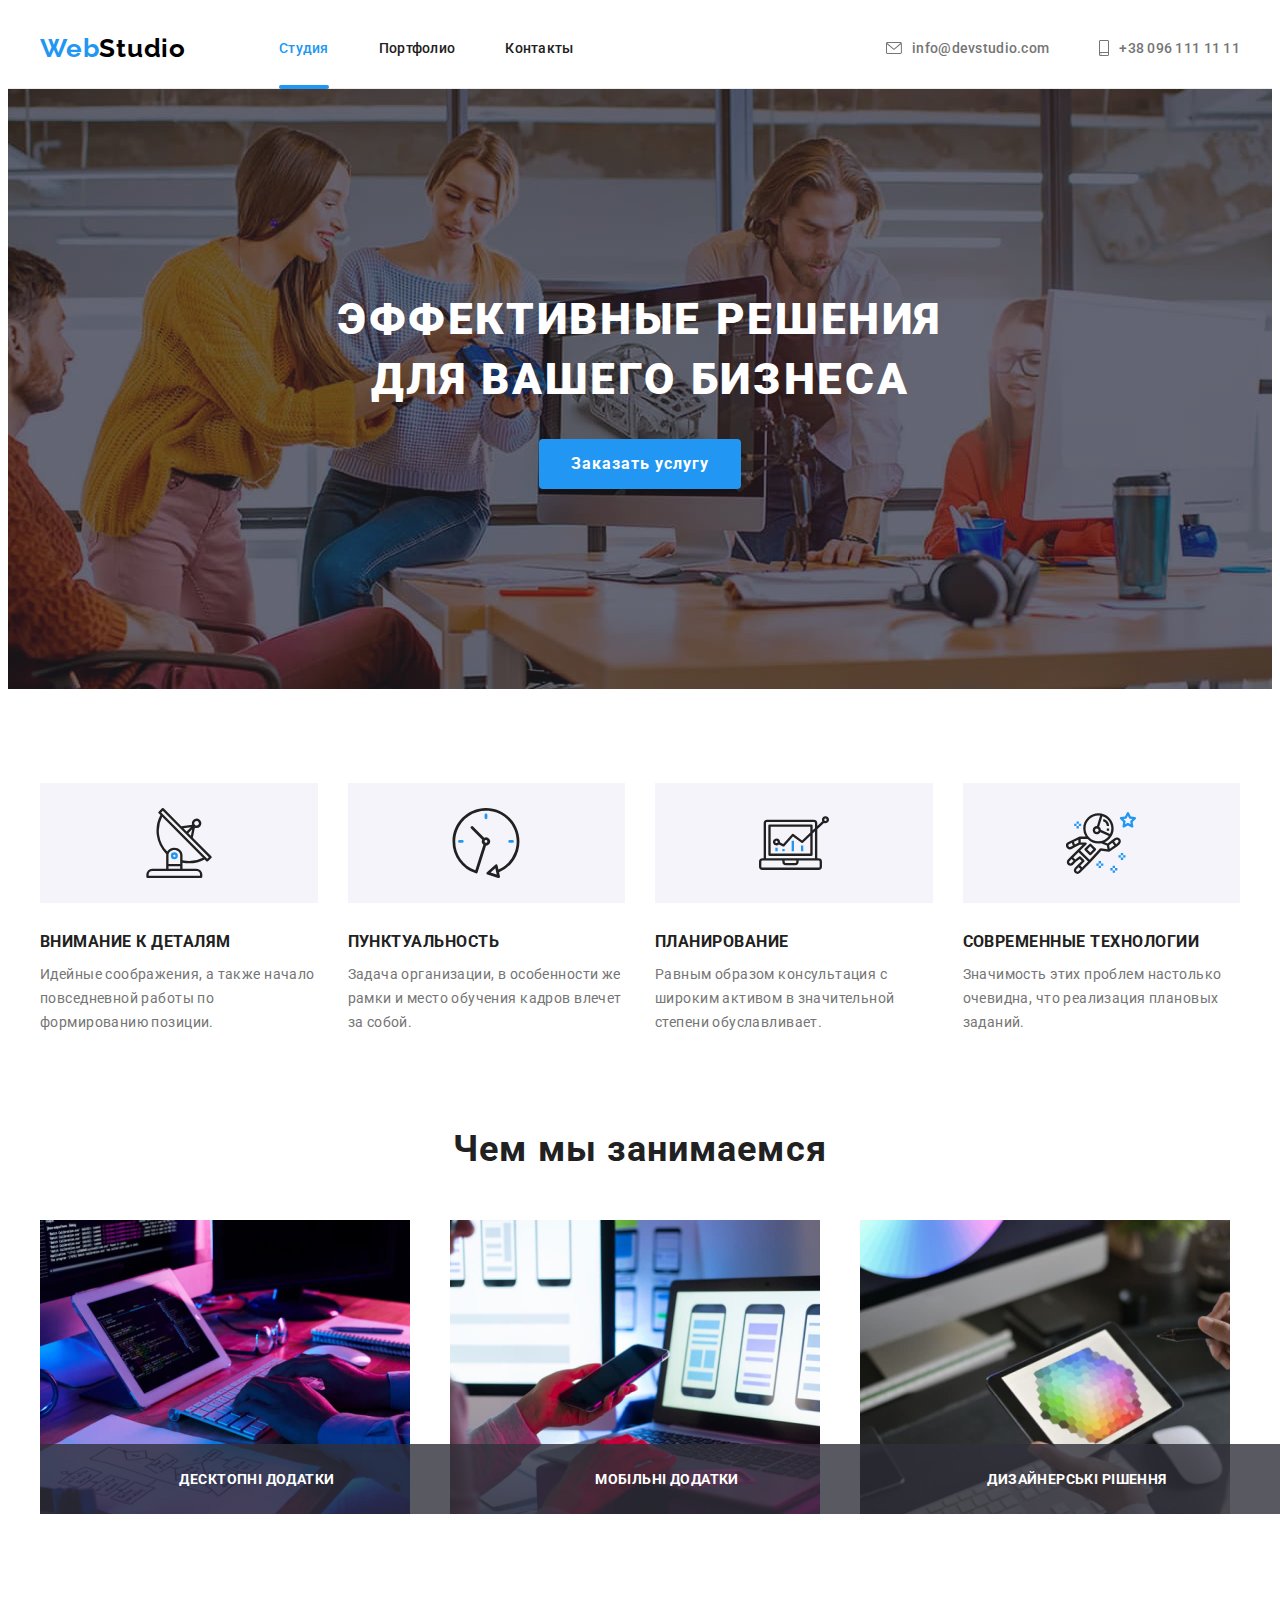
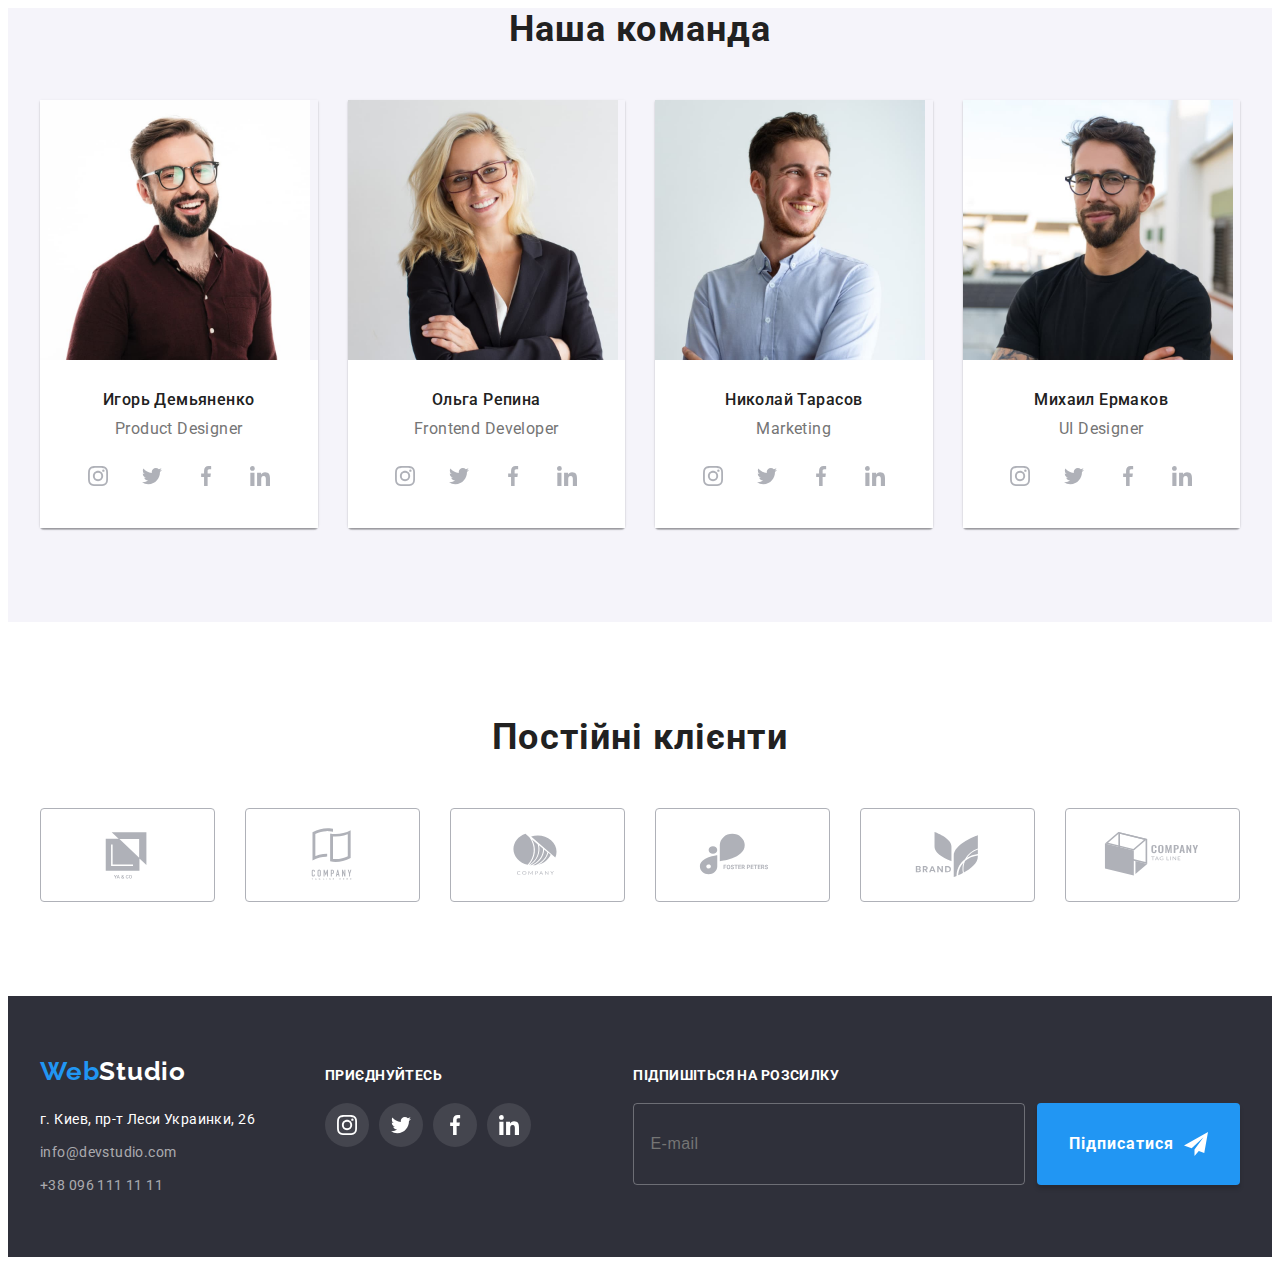
==== commit 60a20b97: "fix form" ====
--- a/index.html
+++ b/index.html
@@ -86,7 +86,7 @@
       <section class="hero">
         <div class="container">
           <h1 class="hero-title">Эффективные решения для вашего бизнеса</h1>
-          <button class="hero-btn btn main-btn" type="button" data-modal-open>
+          <button class="btn main-btn" type="button" data-modal-open>
             Заказать услугу
           </button>
         </div>
@@ -102,7 +102,9 @@
                   <use href="./images/icons.svg#icon-antenna"></use>
                 </svg>
               </div>
-              <h3 class="features-subtitle">Внимание к деталям</h3>
+              <h3 class="features-subtitle item-subtitle">
+                Внимание к деталям
+              </h3>
               <p class="features-txt">
                 Идейные соображения, а также начало повседневной работы по
                 формированию позиции.
@@ -114,7 +116,7 @@
                   <use href="./images/icons.svg#icon-clock"></use>
                 </svg>
               </div>
-              <h3 class="features-subtitle">Пунктуальность</h3>
+              <h3 class="features-subtitle item-subtitle">Пунктуальность</h3>
               <p class="features-txt">
                 Задача организации, в особенности же рамки и место обучения
                 кадров влечет за собой.
@@ -126,7 +128,7 @@
                   <use href="./images/icons.svg#icon-diagram"></use>
                 </svg>
               </div>
-              <h3 class="features-subtitle">Планирование</h3>
+              <h3 class="features-subtitle item-subtitle">Планирование</h3>
               <p class="features-txt">
                 Равным образом консультация с широким активом в значительной
                 степени обуславливает.
@@ -138,7 +140,9 @@
                   <use href="./images/icons.svg#icon-astronaut"></use>
                 </svg>
               </div>
-              <h3 class="features-subtitle">Современные технологии</h3>
+              <h3 class="features-subtitle item-subtitle">
+                Современные технологии
+              </h3>
               <p class="features-txt">
                 Значимость этих проблем настолько очевидна, что реализация
                 плановых заданий.
@@ -161,7 +165,7 @@
                   width="370"
                   height="294"
                 />
-                <div class="about-box">
+                <div class="about-box item-subtitle">
                   <p class="about-txt">Десктопні додатки</p>
                 </div>
               </div>
@@ -175,7 +179,7 @@
                   width="370"
                   height="294"
                 />
-                <div class="about-box">
+                <div class="about-box item-subtitle">
                   <p class="about-txt">Мобільні додатки</p>
                 </div>
               </div>
@@ -189,7 +193,7 @@
                   width="370"
                   height="294"
                 />
-                <div class="about-box">
+                <div class="about-box item-subtitle">
                   <p class="about-txt">Дизайнерські рішення</p>
                 </div>
               </div>
@@ -590,7 +594,7 @@
           </address>
         </div>
         <div class="footer-social">
-          <p class="social-title">приєднуйтесь</p>
+          <p class="social-title item-subtitle">приєднуйтесь</p>
           <ul class="socials list">
             <li class="socials-item">
               <a
@@ -647,7 +651,9 @@
           </ul>
         </div>
         <div class="subscription">
-          <p class="subscription-title">Підпишіться на розсилку</p>
+          <p class="subscription-title item-subtitle">
+            Підпишіться на розсилку
+          </p>
           <form class="subscription-form">
             <input
               class="subscription-input"
@@ -655,7 +661,7 @@
               name="user-mail"
               placeholder="E-mail"
             />
-            <button class="subscription-btn main-btn btn" type="submit">
+            <button class="main-btn btn" type="submit">
               Підписатися
               <svg class="subscription-icon" width="24" height="24">
                 <use href="./images/icons.svg#icon-send"></use>
@@ -679,24 +685,35 @@
           >
           <label class="form-group">
             <span class="form-label">Ім'я</span>
-            <input class="form-input" type="text" name="user-name" required />
-            <svg class="form-icon" width="18" height="18">
-              <use href="./images/icons.svg#icon-person"></use>
-            </svg>
+            <span class="form-group-wrapper">
+              <input class="form-input" type="text" name="user-name" required />
+              <svg class="form-icon" width="18" height="18">
+                <use href="./images/icons.svg#icon-person"></use>
+              </svg>
+            </span>
           </label>
           <label class="form-group">
             <span class="form-label">Телефон</span>
-            <input class="form-input" type="tel" name="user-phone" required />
-            <svg class="form-icon" width="18" height="18">
-              <use href="./images/icons.svg#icon-phone"></use>
-            </svg>
+            <span class="form-group-wrapper">
+              <input class="form-input" type="tel" name="user-phone" required />
+              <svg class="form-icon" width="18" height="18">
+                <use href="./images/icons.svg#icon-phone"></use>
+              </svg>
+            </span>
           </label>
           <label class="form-group">
             <span class="form-label">Пошта</span>
-            <input class="form-input" type="email" name="user-mail" required />
-            <svg class="form-icon" width="18" height="18">
-              <use href="./images/icons.svg#icon-email"></use>
-            </svg>
+            <span class="form-group-wrapper">
+              <input
+                class="form-input"
+                type="email"
+                name="user-mail"
+                required
+              />
+              <svg class="form-icon" width="18" height="18">
+                <use href="./images/icons.svg#icon-email"></use>
+              </svg>
+            </span>
           </label>
           <label class="form-group form-comment">
             <span class="form-label">Коментар</span>
@@ -731,9 +748,7 @@
               ></span
             >
           </label>
-          <button class="btn main-btn form-btn" type="submit">
-            Відправити
-          </button>
+          <button class="btn main-btn" type="submit">Відправити</button>
         </form>
       </div>
     </div>
--- a/css/styles.css
+++ b/css/styles.css
@@ -128,8 +128,14 @@
 }
 
 .main-btn {
+  display: flex;
+  align-items: center;
+  justify-content: center;
   min-width: 200px;
   min-height: 50px;
+  padding: 10px 32px;
+  margin-right: auto;
+  margin-left: auto;
   border: none;
   font-weight: 700;
   line-height: calc(30 / 16);
@@ -137,6 +143,12 @@
   box-shadow: 0px 4px 4px rgba(0, 0, 0, 0.15);
   background-color: var(--accent-txt-cl);
   color: var(--secondary-txt-cl);
+  transition: background-color var(--transition);
+}
+
+.main-btn:hover,
+.main-btn:focus {
+  background-color: var(--dark-blue-cl);
 }
 
 .interact {
@@ -158,6 +170,12 @@
   text-align: center;
   letter-spacing: 0.03em;
   color: var(--main-txt-cl);
+}
+
+.item-subtitle {
+    line-height: calc(16 / 14);
+    letter-spacing: 0.03em;
+    text-transform: uppercase;
 }
 
 .visually-hidden {
@@ -274,16 +292,6 @@
   color: var(--secondary-txt-cl);
 }
 
-.hero-btn {
-  padding: 10px 32px;
-  transition: background-color var(--transition);
-}
-
-.hero-btn:hover,
-.hero-btn:focus {
-  background-color: var(--dark-blue-cl);
-}
-
 /* Our features */
 
 .features-list {
@@ -301,10 +309,6 @@
 
 .features-subtitle {
   margin-bottom: 10px;
-  font-size: 14px;
-  line-height: calc(16 / 14);
-  letter-spacing: 0.03em;
-  text-transform: uppercase;
   color: var(--main-txt-cl);
 }
 
@@ -325,9 +329,7 @@
   padding: 27px;
   background: rgba(47, 48, 58, 0.8);
   font-weight: 700;
-  line-height: 16px;
   text-align: center;
-  text-transform: uppercase;
   color: var(--secondary-txt-cl);
 }
 
@@ -491,6 +493,7 @@
 .footer-contacts {
   display: flex;
   align-items: baseline;
+  gap: 70px;
 }
 
 .footer-logo {
@@ -513,12 +516,7 @@
   margin-bottom: 9px;
 }
 
-.footer-social {
-  margin-left: 70px;
-}
-
 .footer-address {
-  display: block;
   color: var(--secondary-txt-cl);
 }
 
@@ -528,16 +526,17 @@
 
 .social-title,
 .subscription-title {
-  font-size: 14px;
   font-weight: 700;
   margin-bottom: 20px;
-  line-height: calc(16 / 14);
-  text-transform: uppercase;
   color: var(--secondary-txt-cl);
 }
 
 .subscription {
-  margin-left: 93px;
+  margin-left: auto;
+}
+
+.subscription-form {
+  display: flex;
 }
 
 .subscription-input {
@@ -563,10 +562,8 @@
   border-color: var(--accent-txt-cl);
 }
 
-.subscription-btn {
-  padding: 10px 28px;
-  display: inline-flex;
-  gap: 10px;
+.subscription-icon {
+  margin-left: 10px;
 }
 
 /* Socials */
@@ -668,7 +665,8 @@
   transition: fill var(--transition);
 }
 
-.modal-btn:hover .modal-btn-icon {
+.modal-btn:hover .modal-btn-icon,
+.modal-btn:focus .modal-btn-icon {
   fill: var(--accent-txt-cl);
 }
 
@@ -683,9 +681,13 @@
 }
 
 .form-group {
+  display: flex;
+  flex-direction: column;
+  margin-bottom: 10px;
+}
+
+.form-group-wrapper {
   position: relative;
-  display: block;
-  margin-bottom: 10px;
 }
 
 .form-label {
@@ -697,7 +699,7 @@
 
 .form-input {
   display: block;
-  width: 448px;
+  width: 100%;
   height: 40px;
   padding: 12px 42px;
   border: 1px solid rgba(33, 33, 33, 0.2);
@@ -717,10 +719,12 @@
   position: absolute;
   top: 50%;
   left: 12px;
+  transform: translateY(-50%);
   transition: fill var(--transition);
 }
 
-.form-input:focus + .form-icon {
+.form-input:focus + .form-icon,
+.form-input:hover+.form-icon {
   fill: var(--accent-txt-cl);
 }
 
@@ -730,7 +734,7 @@
 
 .comment {
   resize: none;
-  width: 448px;
+  width: 100%;
   height: 120px;
   padding: 12px 16px;
   border: 1px solid rgba(33, 33, 33, 0.2);
@@ -739,21 +743,30 @@
   transition: border-color var(--transition);
 }
 
+.comment::placeholder{
+  font-size: 12px;
+    line-height: calc(14 / 12);
+    letter-spacing: 0.01em;
+    color: rgba(117, 117, 117, 0.5);
+}
+
 .checkbox {
   margin-bottom: 30px;
-  display: flex;
+  flex-direction: row;
   gap: 7px;
   align-items: center;
   justify-content: center;
-}
-
-.form-checkbox {
-  transition: opacity var(--transition);
+  cursor: pointer;
 }
 
 .form-checkbox:checked + .checkbox-icon .form-icon-uncheck {
   opacity: 0;
-  transition: opacity var(--transition);
+  transition: opacity var(--transition), fill var(--transition);
+}
+
+.form-checkbox:hover+.checkbox-icon .form-icon-uncheck,
+.form-checkbox:focus+.checkbox-icon .form-icon-uncheck {
+  fill: var(--accent-txt-cl);
 }
 
 .form-icon-check {
@@ -777,9 +790,3 @@
   color: var(--accent-txt-cl);
   text-underline-position: under;
 }
-
-.form-btn {
-  display: block;
-  margin-right: auto;
-  margin-left: auto;
-}
